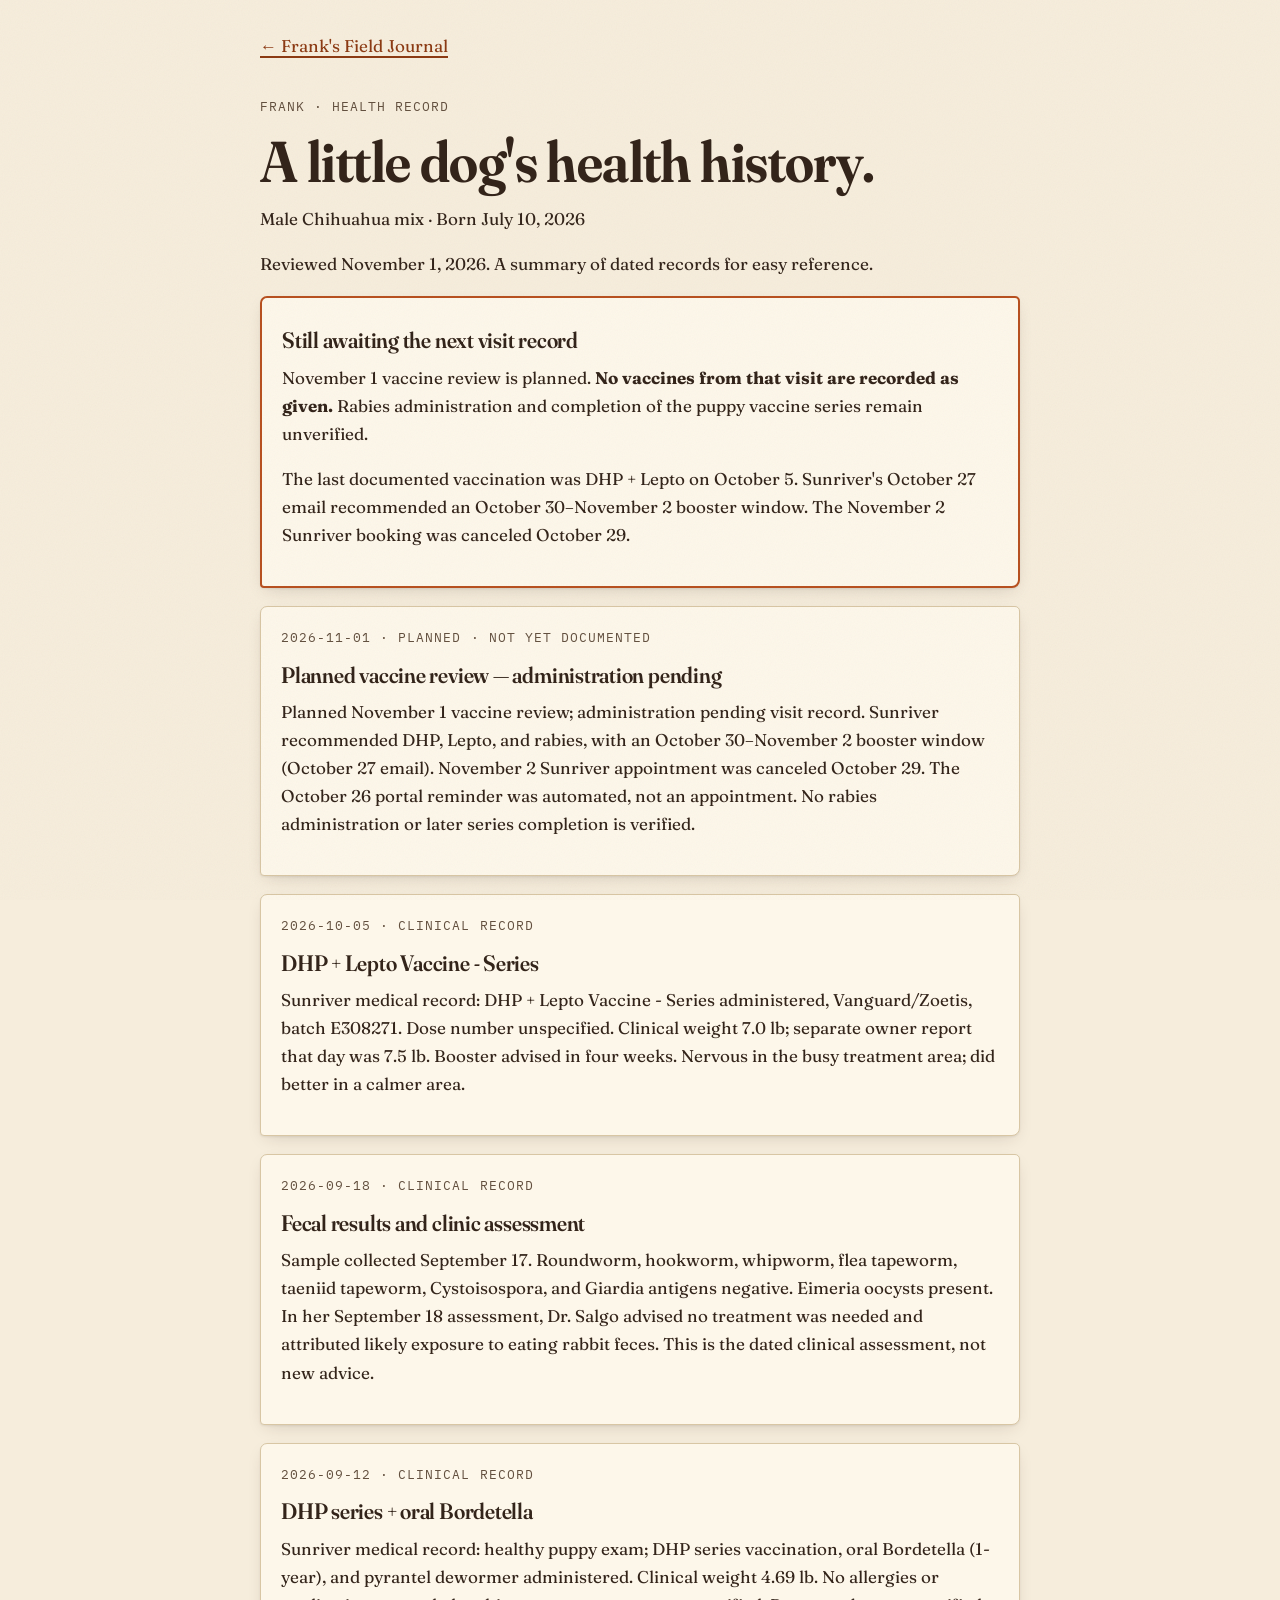
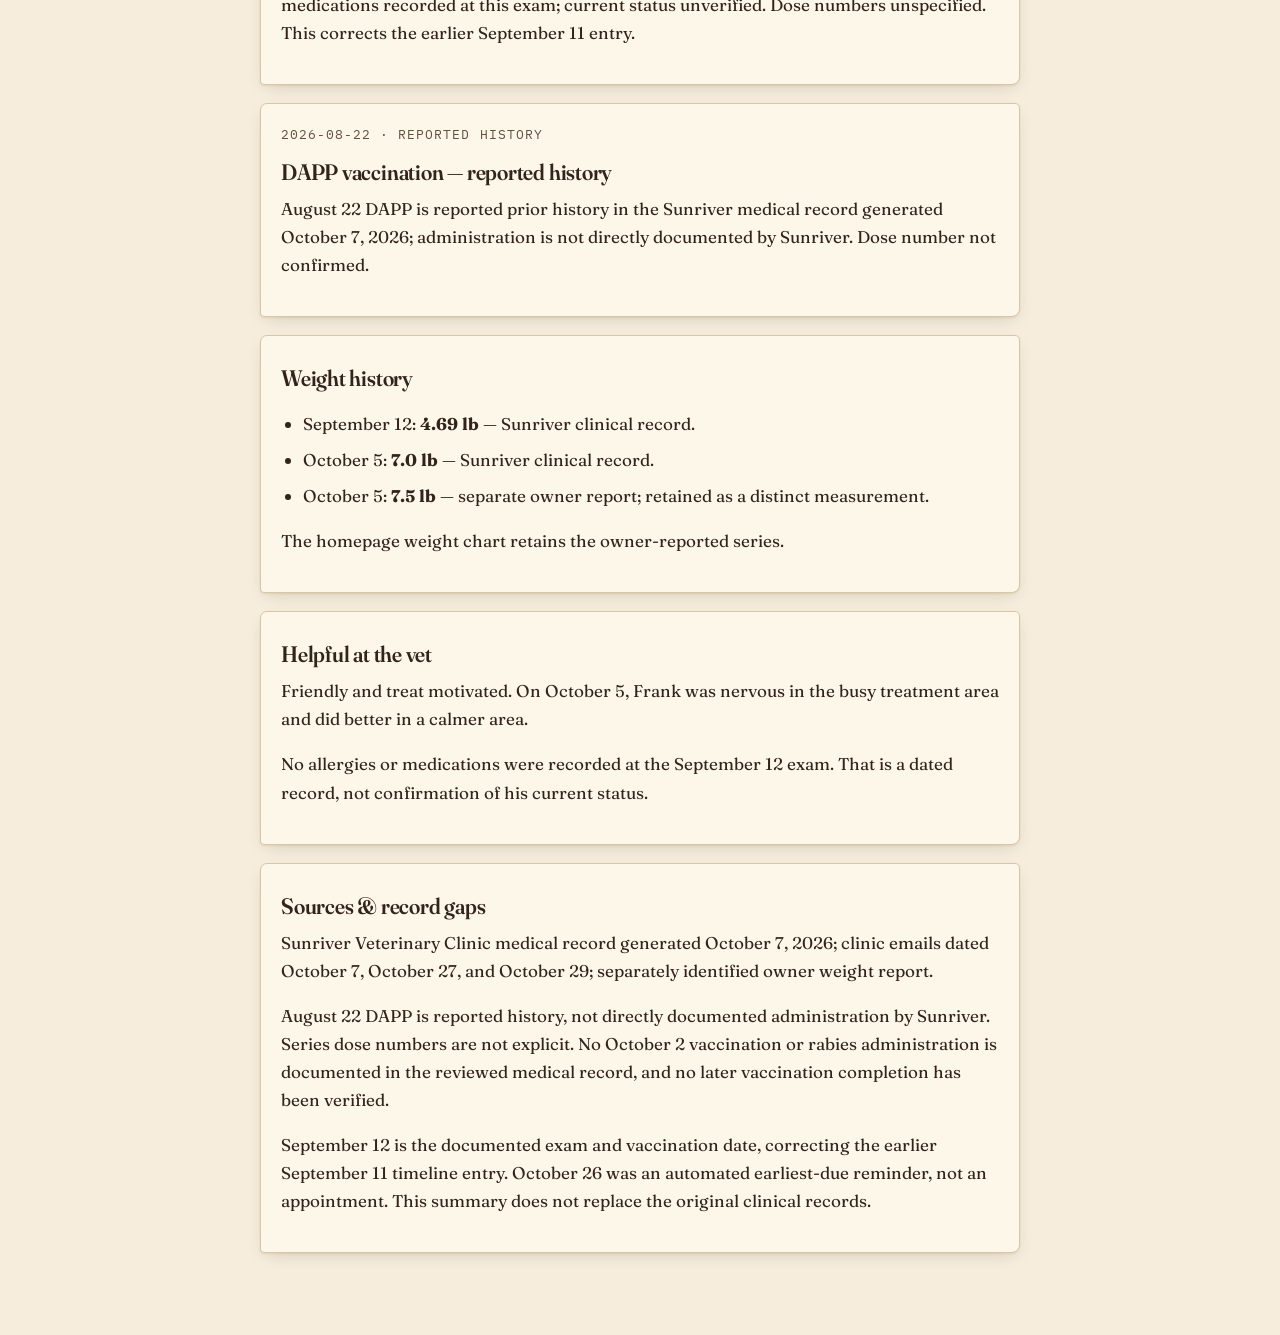
==== health.html @ ce4f65e3 "Publish sourced health history and correct vaccine timeline" ====
<!doctype html>
<html lang="en"><head><meta charset="UTF-8"><meta name="viewport" content="width=device-width, initial-scale=1"><meta name="description" content="Frank's dated health and vaccination history, with documented care and pending records clearly distinguished."><title>Frank · Health history</title><link rel="icon" href="./paw.svg"><link rel="stylesheet" href="./assets/index-DYeZfG-1.css"><style>
.health{max-width:800px;margin:0 auto;padding:24px 20px 64px;line-height:1.65}.health nav{margin-bottom:28px}.health a{display:inline-block;padding:8px 0;text-underline-offset:4px}.health h1{font-size:clamp(2.2rem,8vw,3.6rem);line-height:1.1;margin:12px 0}.health h2{font-size:1.4rem;line-height:1.3;margin:8px 0}.health .card{padding:20px;margin:18px 0;overflow-wrap:anywhere}.health .mono{font-size:.8rem}.health .pending{border:2px solid var(--clay)}.health li{margin:8px 0}.health ul{padding-left:22px}@media print{.health{max-width:none;padding:0}.health nav{display:none}.health .card{break-inside:avoid}}
</style></head><body><main class="health"><nav><a href="./">← Frank's Field Journal</a></nav><header><p class="mono">FRANK · HEALTH RECORD</p><h1>A little dog's health history.</h1><p>Male Chihuahua mix · Born July 10, 2026</p><p>Reviewed November 1, 2026. A summary of dated records for easy reference.</p></header>
<section class="card pending" aria-labelledby="pending"><h2 id="pending">Still awaiting the next visit record</h2><p>November 1 vaccine review is planned. <strong>No vaccines from that visit are recorded as given.</strong> Rabies administration and completion of the puppy vaccine series remain unverified.</p><p>The last documented vaccination was DHP + Lepto on October 5. Sunriver's October 27 email recommended an October 30–November 2 booster window. The November 2 Sunriver booking was canceled October 29.</p></section>
<section aria-label="Dated health history"><article class="card"><p class="mono">2026-11-01 · Planned · not yet documented</p><h2>Planned vaccine review — administration pending</h2><p>Planned November 1 vaccine review; administration pending visit record. Sunriver recommended DHP, Lepto, and rabies, with an October 30–November 2 booster window (October 27 email). November 2 Sunriver appointment was canceled October 29. The October 26 portal reminder was automated, not an appointment. No rabies administration or later series completion is verified.</p></article>
<article class="card"><p class="mono">2026-10-05 · Clinical record</p><h2>DHP + Lepto Vaccine - Series</h2><p>Sunriver medical record: DHP + Lepto Vaccine - Series administered, Vanguard/Zoetis, batch E308271. Dose number unspecified. Clinical weight 7.0 lb; separate owner report that day was 7.5 lb. Booster advised in four weeks. Nervous in the busy treatment area; did better in a calmer area.</p></article>
<article class="card"><p class="mono">2026-09-18 · Clinical record</p><h2>Fecal results and clinic assessment</h2><p>Sample collected September 17. Roundworm, hookworm, whipworm, flea tapeworm, taeniid tapeworm, Cystoisospora, and Giardia antigens negative. Eimeria oocysts present. In her September 18 assessment, Dr. Salgo advised no treatment was needed and attributed likely exposure to eating rabbit feces. This is the dated clinical assessment, not new advice.</p></article>
<article class="card"><p class="mono">2026-09-12 · Clinical record</p><h2>DHP series + oral Bordetella</h2><p>Sunriver medical record: healthy puppy exam; DHP series vaccination, oral Bordetella (1-year), and pyrantel dewormer administered. Clinical weight 4.69 lb. No allergies or medications recorded at this exam; current status unverified. Dose numbers unspecified. This corrects the earlier September 11 entry.</p></article>
<article class="card"><p class="mono">2026-08-22 · Reported history</p><h2>DAPP vaccination — reported history</h2><p>August 22 DAPP is reported prior history in the Sunriver medical record generated October 7, 2026; administration is not directly documented by Sunriver. Dose number not confirmed.</p></article></section>
<section class="card"><h2>Weight history</h2><ul><li>September 12: <strong>4.69 lb</strong> — Sunriver clinical record.</li><li>October 5: <strong>7.0 lb</strong> — Sunriver clinical record.</li><li>October 5: <strong>7.5 lb</strong> — separate owner report; retained as a distinct measurement.</li></ul><p>The homepage weight chart retains the owner-reported series.</p></section>
<section class="card"><h2>Helpful at the vet</h2><p>Friendly and treat motivated. On October 5, Frank was nervous in the busy treatment area and did better in a calmer area.</p><p>No allergies or medications were recorded at the September 12 exam. That is a dated record, not confirmation of his current status.</p></section>
<section class="card"><h2>Sources &amp; record gaps</h2><p>Sunriver Veterinary Clinic medical record generated October 7, 2026; clinic emails dated October 7, October 27, and October 29; separately identified owner weight report.</p><p>August 22 DAPP is reported history, not directly documented administration by Sunriver. Series dose numbers are not explicit. No October 2 vaccination or rabies administration is documented in the reviewed medical record, and no later vaccination completion has been verified.</p><p>September 12 is the documented exam and vaccination date, correcting the earlier September 11 timeline entry. October 26 was an automated earliest-due reminder, not an appointment. This summary does not replace the original clinical records.</p></section>
</main></body></html>
---- assets/index-DYeZfG-1.css ----
@font-face{font-family:Fraunces Variable;font-style:normal;font-display:swap;font-weight:100 900;src:url(./fraunces-vietnamese-full-normal-7BpKI3vF.woff2) format("woff2-variations");unicode-range:U+0102-0103,U+0110-0111,U+0128-0129,U+0168-0169,U+01A0-01A1,U+01AF-01B0,U+0300-0301,U+0303-0304,U+0308-0309,U+0323,U+0329,U+1EA0-1EF9,U+20AB}@font-face{font-family:Fraunces Variable;font-style:normal;font-display:swap;font-weight:100 900;src:url(./fraunces-latin-ext-full-normal-YHFkNujK.woff2) format("woff2-variations");unicode-range:U+0100-02BA,U+02BD-02C5,U+02C7-02CC,U+02CE-02D7,U+02DD-02FF,U+0304,U+0308,U+0329,U+1D00-1DBF,U+1E00-1E9F,U+1EF2-1EFF,U+2020,U+20A0-20AB,U+20AD-20C0,U+2113,U+2C60-2C7F,U+A720-A7FF}@font-face{font-family:Fraunces Variable;font-style:normal;font-display:swap;font-weight:100 900;src:url(./fraunces-latin-full-normal-CFFu7zhK.woff2) format("woff2-variations");unicode-range:U+0000-00FF,U+0131,U+0152-0153,U+02BB-02BC,U+02C6,U+02DA,U+02DC,U+0304,U+0308,U+0329,U+2000-206F,U+20AC,U+2122,U+2191,U+2193,U+2212,U+2215,U+FEFF,U+FFFD}@font-face{font-family:IBM Plex Mono;font-style:normal;font-display:swap;font-weight:400;src:url(./ibm-plex-mono-cyrillic-ext-400-normal-xuaO2J-f.woff2) format("woff2"),url(./ibm-plex-mono-cyrillic-ext-400-normal-DMdlQ8Kv.woff) format("woff");unicode-range:U+0460-052F,U+1C80-1C8A,U+20B4,U+2DE0-2DFF,U+A640-A69F,U+FE2E-FE2F}@font-face{font-family:IBM Plex Mono;font-style:normal;font-display:swap;font-weight:400;src:url(./ibm-plex-mono-cyrillic-400-normal-BSMlKf0J.woff2) format("woff2"),url(./ibm-plex-mono-cyrillic-400-normal-CEL4l2ZJ.woff) format("woff");unicode-range:U+0301,U+0400-045F,U+0490-0491,U+04B0-04B1,U+2116}@font-face{font-family:IBM Plex Mono;font-style:normal;font-display:swap;font-weight:400;src:url(./ibm-plex-mono-vietnamese-400-normal-BulugwFq.woff2) format("woff2"),url(./ibm-plex-mono-vietnamese-400-normal-DDuiU_S-.woff) format("woff");unicode-range:U+0102-0103,U+0110-0111,U+0128-0129,U+0168-0169,U+01A0-01A1,U+01AF-01B0,U+0300-0301,U+0303-0304,U+0308-0309,U+0323,U+0329,U+1EA0-1EF9,U+20AB}@font-face{font-family:IBM Plex Mono;font-style:normal;font-display:swap;font-weight:400;src:url(./ibm-plex-mono-latin-ext-400-normal-BmRBH3aV.woff2) format("woff2"),url(./ibm-plex-mono-latin-ext-400-normal-D3D2R8hC.woff) format("woff");unicode-range:U+0100-02BA,U+02BD-02C5,U+02C7-02CC,U+02CE-02D7,U+02DD-02FF,U+0304,U+0308,U+0329,U+1D00-1DBF,U+1E00-1E9F,U+1EF2-1EFF,U+2020,U+20A0-20AB,U+20AD-20C0,U+2113,U+2C60-2C7F,U+A720-A7FF}@font-face{font-family:IBM Plex Mono;font-style:normal;font-display:swap;font-weight:400;src:url(./ibm-plex-mono-latin-400-normal-DMJ8VG8y.woff2) format("woff2"),url(./ibm-plex-mono-latin-400-normal-CvHOgSBP.woff) format("woff");unicode-range:U+0000-00FF,U+0131,U+0152-0153,U+02BB-02BC,U+02C6,U+02DA,U+02DC,U+0304,U+0308,U+0329,U+2000-206F,U+20AC,U+2122,U+2191,U+2193,U+2212,U+2215,U+FEFF,U+FFFD}@font-face{font-family:IBM Plex Mono;font-style:normal;font-display:swap;font-weight:500;src:url(./ibm-plex-mono-cyrillic-ext-500-normal-BqneJy0T.woff2) format("woff2"),url(./ibm-plex-mono-cyrillic-ext-500-normal-BIfNGwUT.woff) format("woff");unicode-range:U+0460-052F,U+1C80-1C8A,U+20B4,U+2DE0-2DFF,U+A640-A69F,U+FE2E-FE2F}@font-face{font-family:IBM Plex Mono;font-style:normal;font-display:swap;font-weight:500;src:url(./ibm-plex-mono-cyrillic-500-normal-Bq9vWWag.woff2) format("woff2"),url(./ibm-plex-mono-cyrillic-500-normal-Ael50iVv.woff) format("woff");unicode-range:U+0301,U+0400-045F,U+0490-0491,U+04B0-04B1,U+2116}@font-face{font-family:IBM Plex Mono;font-style:normal;font-display:swap;font-weight:500;src:url(./ibm-plex-mono-vietnamese-500-normal-DZ4AoWbu.woff2) format("woff2"),url(./ibm-plex-mono-vietnamese-500-normal-C8zxqsMH.woff) format("woff");unicode-range:U+0102-0103,U+0110-0111,U+0128-0129,U+0168-0169,U+01A0-01A1,U+01AF-01B0,U+0300-0301,U+0303-0304,U+0308-0309,U+0323,U+0329,U+1EA0-1EF9,U+20AB}@font-face{font-family:IBM Plex Mono;font-style:normal;font-display:swap;font-weight:500;src:url(./ibm-plex-mono-latin-ext-500-normal-CAhNIIs5.woff2) format("woff2"),url(./ibm-plex-mono-latin-ext-500-normal-CZ70TYgx.woff) format("woff");unicode-range:U+0100-02BA,U+02BD-02C5,U+02C7-02CC,U+02CE-02D7,U+02DD-02FF,U+0304,U+0308,U+0329,U+1D00-1DBF,U+1E00-1E9F,U+1EF2-1EFF,U+2020,U+20A0-20AB,U+20AD-20C0,U+2113,U+2C60-2C7F,U+A720-A7FF}@font-face{font-family:IBM Plex Mono;font-style:normal;font-display:swap;font-weight:500;src:url(./ibm-plex-mono-latin-500-normal-DSY6xOcd.woff2) format("woff2"),url(./ibm-plex-mono-latin-500-normal-CB9ihrfo.woff) format("woff");unicode-range:U+0000-00FF,U+0131,U+0152-0153,U+02BB-02BC,U+02C6,U+02DA,U+02DC,U+0304,U+0308,U+0329,U+2000-206F,U+20AC,U+2122,U+2191,U+2193,U+2212,U+2215,U+FEFF,U+FFFD}:root{--paper: #f6eddc;--paper-2: #efe3c9;--paper-3: #e6d5b0;--card: #fdf7ea;--ink: #33241a;--ink-soft: #63503f;--ink-faint: #8a7562;--clay: #b8501f;--clay-deep: #8c3a13;--clay-soft: #e8c3a6;--clay-wash: #f3ddc9;--sage: #77865c;--sage-deep: #52603c;--sage-wash: #e3e6d3;--sky: #7f9fb0;--sky-deep: #4e7182;--sky-wash: #dde7eb;--tape: rgba(250, 236, 189, .7);--line: #d8c6a4;--font-serif: "Fraunces Variable", "Iowan Old Style", Georgia, serif;--font-mono: "IBM Plex Mono", ui-monospace, "SF Mono", monospace;--wag: cubic-bezier(.34, 1.56, .64, 1);--ease-out: cubic-bezier(.22, 1, .36, 1);--dur-quick: .18s;--dur-move: .32s;--dur-slow: .6s;--shadow-card: 0 1px 2px rgba(51, 36, 26, .08), 0 6px 18px -6px rgba(51, 36, 26, .18);--shadow-lift: 0 2px 4px rgba(51, 36, 26, .1), 0 14px 30px -10px rgba(51, 36, 26, .25);--radius: 6px;--radius-wonky: 7px 5px 8px 4px;--page-max: 68rem;--grain-opacity: .05}@media(prefers-reduced-motion:reduce){:root{--wag: ease-out;--dur-quick: 1ms;--dur-move: .12s;--dur-slow: .16s}}*,*:before,*:after{box-sizing:border-box}html{scroll-behavior:smooth}@media(prefers-reduced-motion:reduce){html{scroll-behavior:auto}}body{margin:0;background:var(--paper);color:var(--ink);font-family:var(--font-serif);font-size:17px;line-height:1.65;font-variation-settings:"opsz" 12,"SOFT" 0,"WONK" 0;-webkit-font-smoothing:antialiased;overflow-x:hidden}body:after{content:"";position:fixed;top:0;right:0;bottom:0;left:0;z-index:60;pointer-events:none;opacity:var(--grain-opacity);mix-blend-mode:multiply;background-image:url("data:image/svg+xml,%3Csvg xmlns='http://www.w3.org/2000/svg' width='240' height='240'%3E%3Cfilter id='n'%3E%3CfeTurbulence type='fractalNoise' baseFrequency='0.85' numOctaves='2' stitchTiles='stitch'/%3E%3C/filter%3E%3Crect width='100%25' height='100%25' filter='url(%23n)'/%3E%3C/svg%3E")}h1,h2,h3{font-family:var(--font-serif);line-height:1.12;margin:0 0 .5em;letter-spacing:-.01em}h1{font-size:clamp(2.4rem,6vw,4.2rem);font-weight:640;font-variation-settings:"opsz" 144,"SOFT" 45,"WONK" 1}h2{font-size:clamp(1.6rem,3.4vw,2.3rem);font-weight:600;font-variation-settings:"opsz" 100,"SOFT" 35,"WONK" 1}h3{font-size:1.15rem;font-weight:620;font-variation-settings:"opsz" 40,"SOFT" 20,"WONK" 0}p{margin:0 0 1em}a{color:var(--clay-deep);text-decoration-thickness:1.5px;text-underline-offset:3px;transition:color var(--dur-quick) ease}a:hover{color:var(--clay)}img{max-width:100%;display:block}button{font:inherit;cursor:pointer}::selection{background:var(--clay-soft)}:focus-visible{outline:2.5px solid var(--sky-deep);outline-offset:2px;border-radius:3px}.page{max-width:var(--page-max);margin:0 auto;padding:1.5rem clamp(1rem,4vw,2.5rem) 5rem}.mono{font-family:var(--font-mono);font-size:.72rem;letter-spacing:.08em;text-transform:uppercase;color:var(--ink-soft)}.card{background:var(--card);border:1px solid var(--line);border-radius:var(--radius-wonky);box-shadow:var(--shadow-card)}.tape{position:relative}.tape:before{content:"";position:absolute;top:-12px;left:50%;width:92px;height:26px;transform:translate(-50%) rotate(var(--tape-tilt, -3deg));background:var(--tape);box-shadow:0 1px 2px #33241a1f;opacity:.9;z-index:2}.scribble{background:url("data:image/svg+xml,%3Csvg xmlns='http://www.w3.org/2000/svg' width='120' height='9' viewBox='0 0 120 9'%3E%3Cpath d='M2 6 C 18 2, 32 8, 48 5 S 78 2, 96 6 S 112 4, 118 5' fill='none' stroke='%23b8501f' stroke-width='2.5' stroke-linecap='round'/%3E%3C/svg%3E") repeat-x left bottom / 120px 9px;padding-bottom:10px}.doodle-arrow{color:var(--ink-faint)}.skip-link{position:absolute;left:-999px;top:8px;z-index:100;background:var(--ink);color:var(--paper);padding:.5rem 1rem;border-radius:var(--radius)}.skip-link:focus{left:8px}@media print{body:after{display:none}}.sr-only{position:absolute;width:1px;height:1px;padding:0;margin:-1px;overflow:hidden;clip:rect(0 0 0 0);white-space:nowrap;border:0}.btn{display:inline-flex;align-items:center;gap:.45rem;font-family:var(--font-mono);font-size:.78rem;letter-spacing:.06em;text-transform:uppercase;text-decoration:none;color:var(--ink);background:var(--card);border:1.5px solid var(--ink);border-radius:var(--radius-wonky);padding:.6rem .95rem;box-shadow:2px 2px 0 var(--ink);transition:transform var(--dur-quick) var(--wag),box-shadow var(--dur-quick) var(--wag)}.btn:hover{transform:translate(-1px,-2px) rotate(-.5deg);box-shadow:3px 4px 0 var(--ink);color:var(--ink)}.btn:active{transform:translate(1px,1px);box-shadow:1px 1px 0 var(--ink)}.btn-primary{background:var(--clay);border-color:var(--clay-deep);color:var(--paper);box-shadow:2px 2px 0 var(--clay-deep)}.btn-primary:hover{color:var(--paper);box-shadow:3px 4px 0 var(--clay-deep)}.scrap-photo{margin:0;transform:rotate(var(--tilt, -1.5deg));transition:transform var(--dur-move) var(--wag)}.scrap-photo:hover{transform:rotate(0) scale(1.015)}@media(prefers-reduced-motion:reduce){.scrap-photo,.scrap-photo:hover{transform:none}}.scrap-frame{display:block;width:100%;padding:10px 10px 14px;background:#fffdf7;border:1px solid var(--line);border-radius:2px;box-shadow:var(--shadow-card);cursor:pointer;transition:box-shadow var(--dur-move) var(--wag)}button.scrap-frame:hover{box-shadow:var(--shadow-lift)}span.scrap-frame{cursor:default}.scrap-img{display:block;background-size:cover;background-position:center;border-radius:1px;overflow:hidden}.scrap-img img{width:100%;height:auto;opacity:0;transition:opacity .4s ease}.scrap-img img.is-loaded{opacity:1}.scrap-img video{width:100%;height:auto;display:block}.scrap-video .scrap-frame{position:relative}.scrap-duration{position:absolute;top:16px;right:16px;background:#33241abf;color:var(--paper);padding:.15rem .5rem;border-radius:99px;pointer-events:none}.scrap-photo figcaption{font-family:var(--font-mono);font-size:.72rem;letter-spacing:.04em;color:var(--ink-soft);text-align:center;padding:.5rem .3rem 0}.scrap-place{color:var(--sage-deep);white-space:nowrap}.tmap{padding:1.1rem 1.3rem .8rem}.tmap-head{display:flex;justify-content:space-between;align-items:baseline;gap:.8rem;flex-wrap:wrap}.tmap-head h3{margin:0}.tmap svg{width:100%;height:auto;display:block}.tmap-outline{fill:var(--sage-wash);fill-opacity:.5;stroke:var(--ink-soft);stroke-width:2;stroke-linejoin:round}.tmap-route{fill:none;stroke:var(--clay);stroke-width:2;stroke-dasharray:5 6;stroke-linecap:round}.tmap-paw{fill:var(--clay-deep)}.tmap-label{font-family:var(--font-mono);font-size:10.5px;fill:var(--ink);paint-order:stroke;stroke:var(--card);stroke-width:3px;stroke-linejoin:round}.tmap-note{font-family:var(--font-serif);font-style:italic;font-size:12px;fill:var(--ink-faint)}.tmap-hint{margin:.4rem 0 .3rem;color:var(--ink-faint);text-transform:none;letter-spacing:.03em}.growth-chart{padding:1.1rem 1.3rem .8rem}.growth-head{display:flex;justify-content:space-between;align-items:baseline}.growth-head h3{margin:0}.growth-plot{position:relative}.growth-plot svg{width:100%;height:auto;display:block}.growth-tick{font-family:var(--font-mono);font-size:10px;fill:var(--ink-faint)}.growth-label{font-family:var(--font-mono);font-size:11px;font-weight:500;fill:var(--ink)}.growth-line{stroke-dasharray:1;stroke-dashoffset:1;animation:growth-draw 1.1s var(--ease-out) .2s forwards}@keyframes growth-draw{to{stroke-dashoffset:0}}.growth-tip{position:absolute;transform:translate(-50%,-160%);background:var(--ink);color:var(--paper);padding:.3rem .55rem;border-radius:var(--radius);pointer-events:none;white-space:nowrap;text-transform:none;letter-spacing:.02em}.home-hero{display:grid;grid-template-columns:1.15fr .85fr;gap:clamp(1.5rem,5vw,4rem);align-items:center;padding:clamp(1.5rem,5vh,4rem) 0 2.5rem}@media(max-width:800px){.home-hero{grid-template-columns:1fr}}.home-title{font-size:clamp(3.4rem,9vw,6rem);margin:.1em 0 .25em}.home-aka{font-size:1.08rem;color:var(--ink-soft);max-width:30rem}.home-age{font-size:1.35rem;font-variation-settings:"opsz" 40,"SOFT" 30,"WONK" 1;color:var(--clay-deep);margin:.4rem 0 1.4rem}.home-age strong{font-size:1.7rem;font-weight:680;font-variant-numeric:tabular-nums}.home-cta{display:flex;gap:.7rem;flex-wrap:wrap}.home-hero-art{max-width:24rem;justify-self:center;width:100%;cursor:pointer;user-select:none;-webkit-user-select:none;text-align:center}.home-mascot{width:100%;height:auto;display:block}.home-latest{display:inline-block;margin-top:.9rem;color:var(--clay-deep);text-decoration:none}.home-latest:hover{text-decoration:underline}.home-bento{display:grid;grid-template-columns:repeat(auto-fit,minmax(10.5rem,1fr));gap:1rem;margin:1rem 0 2.6rem}.home-stat{display:flex;flex-direction:column;gap:.3rem;padding:1.1rem 1.3rem}.home-stat strong{font-size:1.9rem;font-weight:640;font-variation-settings:"opsz" 60,"SOFT" 30,"WONK" 0;line-height:1.1}.home-stat-sub{font-size:.85rem;color:var(--ink-soft)}.home-jump{font:inherit;color:var(--clay-deep);background:none;border:none;padding:0;text-decoration:underline;text-decoration-thickness:1.5px;text-underline-offset:3px}.home-jump:hover{color:var(--clay)}.home-upcoming{margin-bottom:2.6rem}.home-upcoming-list{list-style:none;padding:0;margin:0;display:grid;gap:.7rem}.home-upcoming-list li{display:flex;align-items:center;gap:1rem;padding:.85rem 1.2rem}.home-upcoming-list li>div{display:flex;flex-direction:column;gap:.1rem}.home-up-badge{display:inline-flex;align-items:center;justify-content:center;width:2.2rem;height:2.2rem;border-radius:50%;flex:0 0 auto;background:color-mix(in srgb,currentColor 13%,transparent);border:1.5px solid color-mix(in srgb,currentColor 42%,transparent)}.home-up-days{margin-left:auto;color:var(--clay-deep);font-weight:500}.home-open-list{list-style:none;padding:1.4rem 1.6rem;margin:0;display:grid;gap:1rem;background:var(--card);border:1px solid var(--line);border-radius:var(--radius-wonky);box-shadow:var(--shadow-card);background-image:repeating-linear-gradient(transparent 0,transparent 27px,color-mix(in srgb,var(--line) 45%,transparent) 28px)}.home-open-list li{display:flex;gap:.8rem;align-items:flex-start}.home-open-list p{margin:.15rem 0 0;font-size:.88rem;color:var(--ink-soft)}.home-check{flex:0 0 auto;width:1.05rem;height:1.05rem;margin-top:.22rem;border:2px solid var(--ink-soft);border-radius:3px 4px 3px 5px;transform:rotate(-2deg)}.home-open-hint{margin-top:.8rem;color:var(--ink-faint);text-transform:none;letter-spacing:.03em}.site-nav{display:flex;align-items:center;justify-content:space-between;gap:1rem;flex-wrap:wrap;max-width:var(--page-max);margin:0 auto;padding:1.1rem clamp(1rem,4vw,2.5rem) .4rem}.wordmark{display:inline-flex;align-items:center;gap:.45rem;font-size:1.7rem;font-weight:660;font-variation-settings:"opsz" 144,"SOFT" 50,"WONK" 1;color:var(--ink);text-decoration:none;transition:transform var(--dur-quick) var(--wag)}.wordmark:hover{color:var(--ink);transform:rotate(-2deg)}.wordmark-frank{width:auto;height:42px;transform:rotate(-4deg);transition:transform var(--dur-quick) var(--wag);filter:drop-shadow(0 2px 2px rgba(51,36,26,.18))}.wordmark:hover .wordmark-frank{transform:rotate(4deg)}.site-nav nav{display:flex;gap:clamp(.6rem,2vw,1.4rem);flex-wrap:wrap}.nav-link{font-family:var(--font-mono);font-size:.78rem;letter-spacing:.09em;text-transform:uppercase;text-decoration:none;color:var(--ink-soft);padding:.4rem .1rem .55rem;transition:color var(--dur-quick) ease,transform var(--dur-quick) var(--wag)}.nav-link:hover{color:var(--clay-deep);transform:translateY(-2px)}.nav-link.active{color:var(--clay-deep);background:url("data:image/svg+xml,%3Csvg xmlns='http://www.w3.org/2000/svg' width='90' height='8' viewBox='0 0 90 8'%3E%3Cpath d='M2 5 C 14 2, 26 7, 40 4 S 66 2, 78 6 S 85 4, 88 4' fill='none' stroke='%23b8501f' stroke-width='2.2' stroke-linecap='round'/%3E%3C/svg%3E") no-repeat left bottom / 100% 8px}.site-footer{max-width:var(--page-max);margin:0 auto;padding:2.5rem clamp(1rem,4vw,2.5rem) 2rem;border-top:1px dashed var(--line);text-align:center}.paw-cursor{position:fixed;top:0;left:0;z-index:70;pointer-events:none;color:var(--clay);opacity:.5;font-size:.95rem}::view-transition-old(root),::view-transition-new(root){animation-duration:.22s}@media(prefers-reduced-motion:reduce){::view-transition-old(root),::view-transition-new(root){animation:none}}.zoomies{position:fixed;top:0;right:0;bottom:0;left:0;z-index:80;pointer-events:none;overflow:hidden}.zoomies-paw{position:absolute;left:0;color:var(--clay);opacity:.85}@media print{.site-nav,.site-footer,.skip-link{display:none!important}}
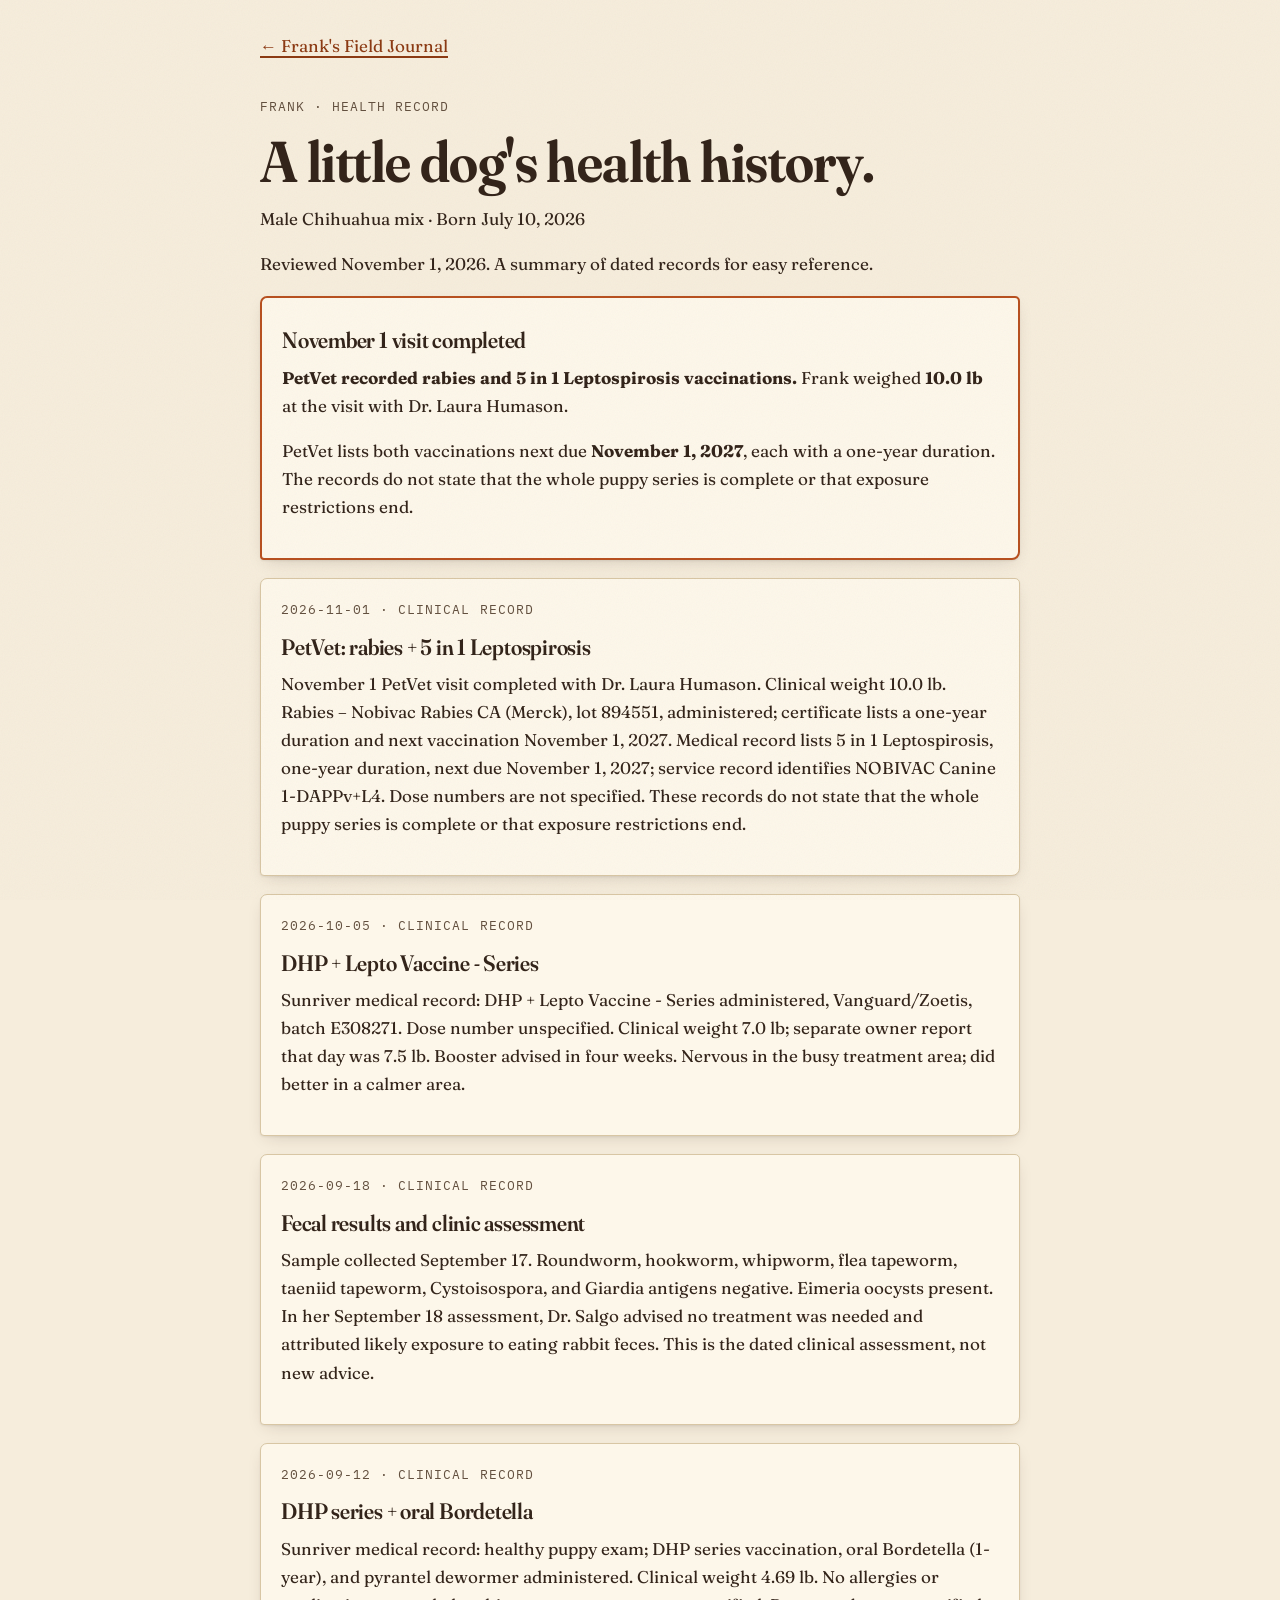
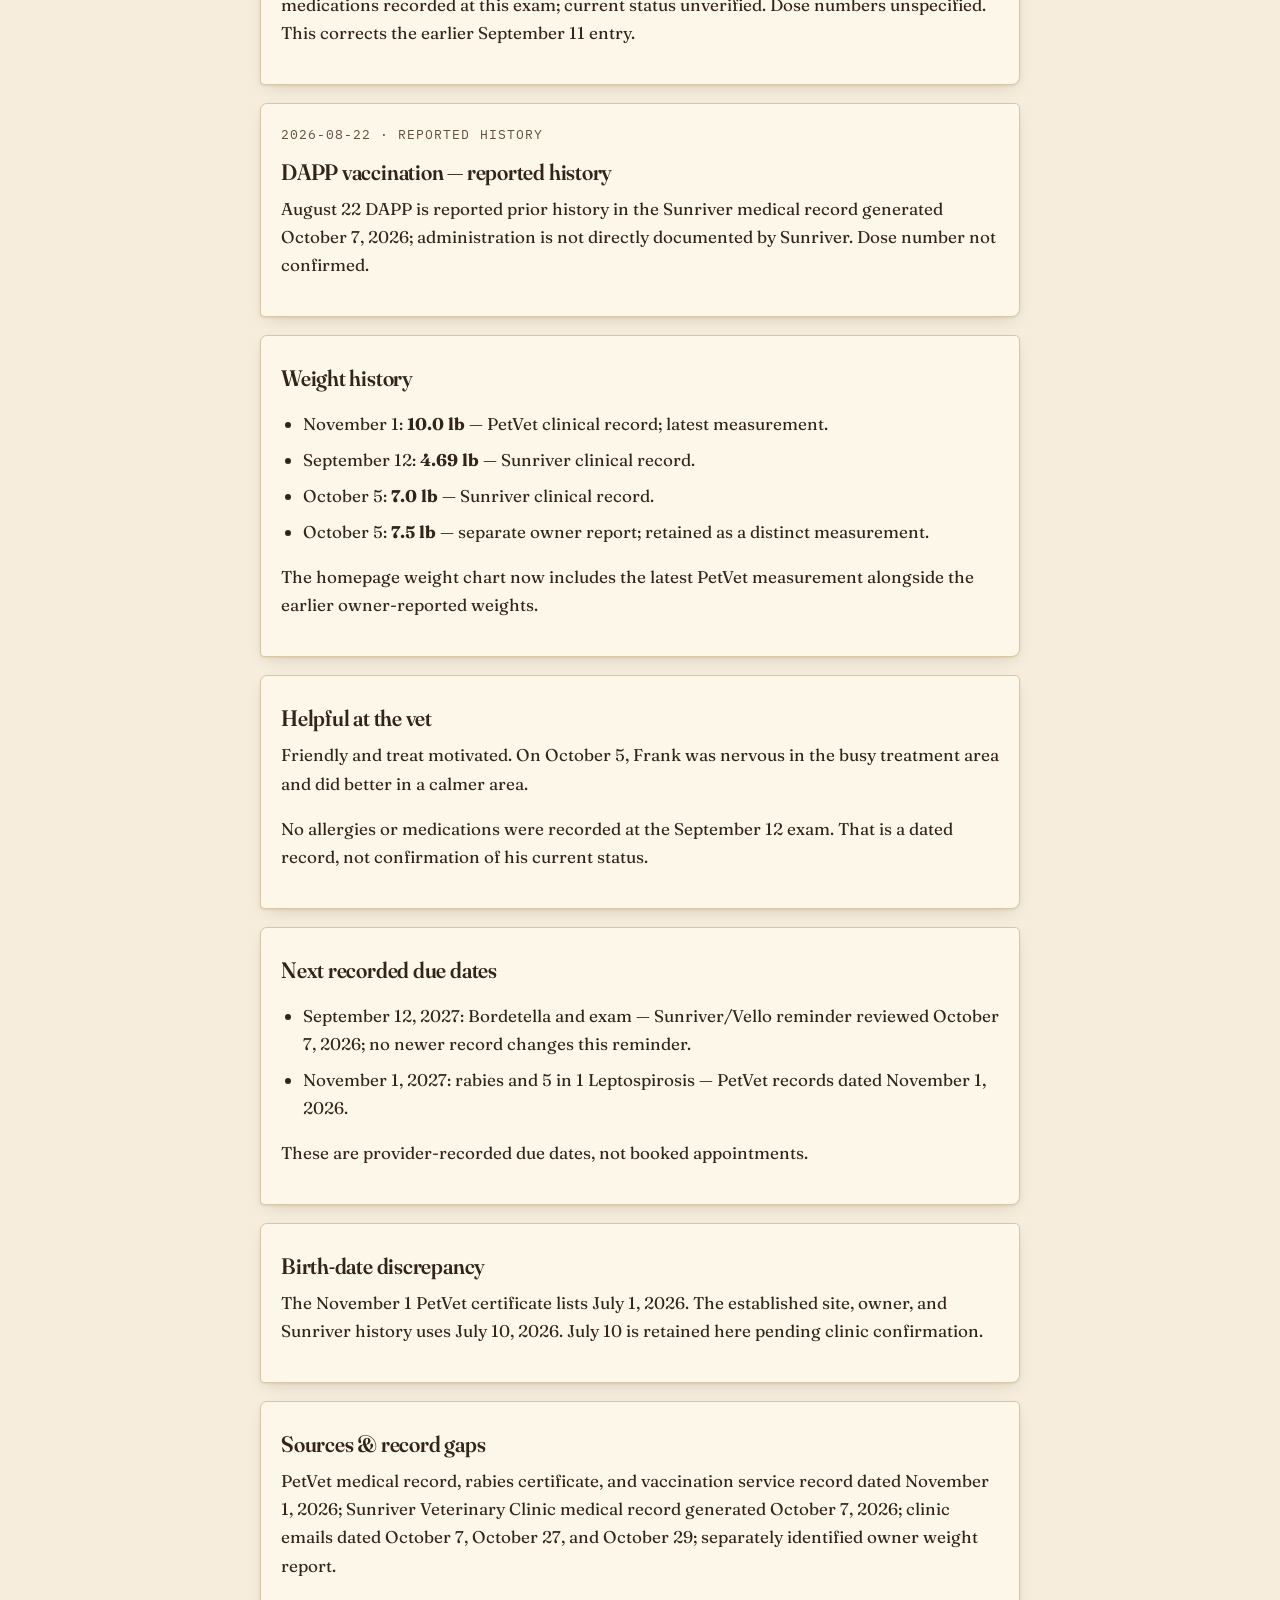
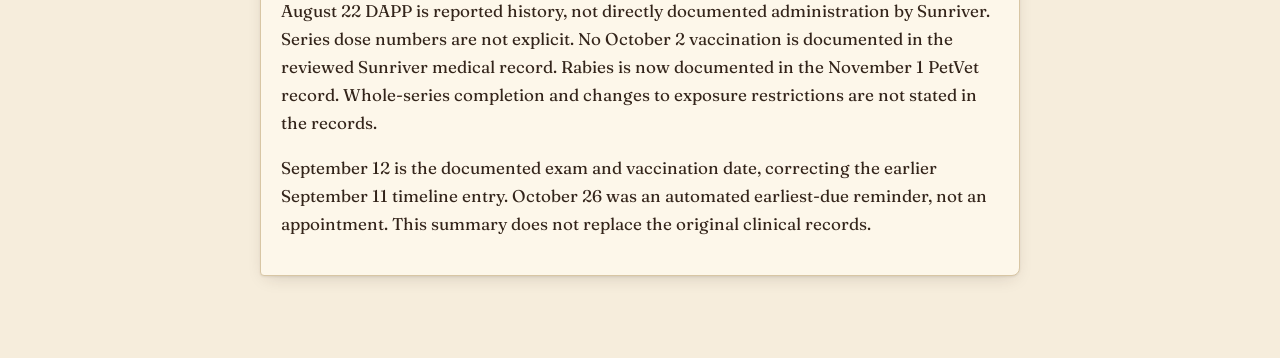
==== commit 3e92f49d: "Record November 1 PetVet vaccinations and clinical weight" ====
--- a/health.html
+++ b/health.html
@@ -1,14 +1,14 @@
 <!doctype html>
-<html lang="en"><head><meta charset="UTF-8"><meta name="viewport" content="width=device-width, initial-scale=1"><meta name="description" content="Frank's dated health and vaccination history, with documented care and pending records clearly distinguished."><title>Frank · Health history</title><link rel="icon" href="./paw.svg"><link rel="stylesheet" href="./assets/index-DYeZfG-1.css"><style>
+<html lang="en"><head><meta charset="UTF-8"><meta name="viewport" content="width=device-width, initial-scale=1"><meta name="description" content="Frank's dated health and vaccination history, with documented care and reported history clearly distinguished."><title>Frank · Health history</title><link rel="icon" href="./paw.svg"><link rel="stylesheet" href="./assets/index-DYeZfG-1.css"><style>
 .health{max-width:800px;margin:0 auto;padding:24px 20px 64px;line-height:1.65}.health nav{margin-bottom:28px}.health a{display:inline-block;padding:8px 0;text-underline-offset:4px}.health h1{font-size:clamp(2.2rem,8vw,3.6rem);line-height:1.1;margin:12px 0}.health h2{font-size:1.4rem;line-height:1.3;margin:8px 0}.health .card{padding:20px;margin:18px 0;overflow-wrap:anywhere}.health .mono{font-size:.8rem}.health .pending{border:2px solid var(--clay)}.health li{margin:8px 0}.health ul{padding-left:22px}@media print{.health{max-width:none;padding:0}.health nav{display:none}.health .card{break-inside:avoid}}
 </style></head><body><main class="health"><nav><a href="./">← Frank's Field Journal</a></nav><header><p class="mono">FRANK · HEALTH RECORD</p><h1>A little dog's health history.</h1><p>Male Chihuahua mix · Born July 10, 2026</p><p>Reviewed November 1, 2026. A summary of dated records for easy reference.</p></header>
-<section class="card pending" aria-labelledby="pending"><h2 id="pending">Still awaiting the next visit record</h2><p>November 1 vaccine review is planned. <strong>No vaccines from that visit are recorded as given.</strong> Rabies administration and completion of the puppy vaccine series remain unverified.</p><p>The last documented vaccination was DHP + Lepto on October 5. Sunriver's October 27 email recommended an October 30–November 2 booster window. The November 2 Sunriver booking was canceled October 29.</p></section>
-<section aria-label="Dated health history"><article class="card"><p class="mono">2026-11-01 · Planned · not yet documented</p><h2>Planned vaccine review — administration pending</h2><p>Planned November 1 vaccine review; administration pending visit record. Sunriver recommended DHP, Lepto, and rabies, with an October 30–November 2 booster window (October 27 email). November 2 Sunriver appointment was canceled October 29. The October 26 portal reminder was automated, not an appointment. No rabies administration or later series completion is verified.</p></article>
+<section class="card pending" aria-labelledby="latest"><h2 id="latest">November 1 visit completed</h2><p><strong>PetVet recorded rabies and 5 in 1 Leptospirosis vaccinations.</strong> Frank weighed <strong>10.0 lb</strong> at the visit with Dr. Laura Humason.</p><p>PetVet lists both vaccinations next due <strong>November 1, 2027</strong>, each with a one-year duration. The records do not state that the whole puppy series is complete or that exposure restrictions end.</p></section>
+<section aria-label="Dated health history"><article class="card"><p class="mono">2026-11-01 · Clinical record</p><h2>PetVet: rabies + 5 in 1 Leptospirosis</h2><p>November 1 PetVet visit completed with Dr. Laura Humason. Clinical weight 10.0 lb. Rabies – Nobivac Rabies CA (Merck), lot 894551, administered; certificate lists a one-year duration and next vaccination November 1, 2027. Medical record lists 5 in 1 Leptospirosis, one-year duration, next due November 1, 2027; service record identifies NOBIVAC Canine 1-DAPPv+L4. Dose numbers are not specified. These records do not state that the whole puppy series is complete or that exposure restrictions end.</p></article>
 <article class="card"><p class="mono">2026-10-05 · Clinical record</p><h2>DHP + Lepto Vaccine - Series</h2><p>Sunriver medical record: DHP + Lepto Vaccine - Series administered, Vanguard/Zoetis, batch E308271. Dose number unspecified. Clinical weight 7.0 lb; separate owner report that day was 7.5 lb. Booster advised in four weeks. Nervous in the busy treatment area; did better in a calmer area.</p></article>
 <article class="card"><p class="mono">2026-09-18 · Clinical record</p><h2>Fecal results and clinic assessment</h2><p>Sample collected September 17. Roundworm, hookworm, whipworm, flea tapeworm, taeniid tapeworm, Cystoisospora, and Giardia antigens negative. Eimeria oocysts present. In her September 18 assessment, Dr. Salgo advised no treatment was needed and attributed likely exposure to eating rabbit feces. This is the dated clinical assessment, not new advice.</p></article>
 <article class="card"><p class="mono">2026-09-12 · Clinical record</p><h2>DHP series + oral Bordetella</h2><p>Sunriver medical record: healthy puppy exam; DHP series vaccination, oral Bordetella (1-year), and pyrantel dewormer administered. Clinical weight 4.69 lb. No allergies or medications recorded at this exam; current status unverified. Dose numbers unspecified. This corrects the earlier September 11 entry.</p></article>
 <article class="card"><p class="mono">2026-08-22 · Reported history</p><h2>DAPP vaccination — reported history</h2><p>August 22 DAPP is reported prior history in the Sunriver medical record generated October 7, 2026; administration is not directly documented by Sunriver. Dose number not confirmed.</p></article></section>
-<section class="card"><h2>Weight history</h2><ul><li>September 12: <strong>4.69 lb</strong> — Sunriver clinical record.</li><li>October 5: <strong>7.0 lb</strong> — Sunriver clinical record.</li><li>October 5: <strong>7.5 lb</strong> — separate owner report; retained as a distinct measurement.</li></ul><p>The homepage weight chart retains the owner-reported series.</p></section>
+<section class="card"><h2>Weight history</h2><ul><li>November 1: <strong>10.0 lb</strong> — PetVet clinical record; latest measurement.</li><li>September 12: <strong>4.69 lb</strong> — Sunriver clinical record.</li><li>October 5: <strong>7.0 lb</strong> — Sunriver clinical record.</li><li>October 5: <strong>7.5 lb</strong> — separate owner report; retained as a distinct measurement.</li></ul><p>The homepage weight chart now includes the latest PetVet measurement alongside the earlier owner-reported weights.</p></section>
 <section class="card"><h2>Helpful at the vet</h2><p>Friendly and treat motivated. On October 5, Frank was nervous in the busy treatment area and did better in a calmer area.</p><p>No allergies or medications were recorded at the September 12 exam. That is a dated record, not confirmation of his current status.</p></section>
-<section class="card"><h2>Sources &amp; record gaps</h2><p>Sunriver Veterinary Clinic medical record generated October 7, 2026; clinic emails dated October 7, October 27, and October 29; separately identified owner weight report.</p><p>August 22 DAPP is reported history, not directly documented administration by Sunriver. Series dose numbers are not explicit. No October 2 vaccination or rabies administration is documented in the reviewed medical record, and no later vaccination completion has been verified.</p><p>September 12 is the documented exam and vaccination date, correcting the earlier September 11 timeline entry. October 26 was an automated earliest-due reminder, not an appointment. This summary does not replace the original clinical records.</p></section>
+<section class="card"><h2>Next recorded due dates</h2><ul><li>September 12, 2027: Bordetella and exam — Sunriver/Vello reminder reviewed October 7, 2026; no newer record changes this reminder.</li><li>November 1, 2027: rabies and 5 in 1 Leptospirosis — PetVet records dated November 1, 2026.</li></ul><p>These are provider-recorded due dates, not booked appointments.</p></section><section class="card"><h2>Birth-date discrepancy</h2><p>The November 1 PetVet certificate lists July 1, 2026. The established site, owner, and Sunriver history uses July 10, 2026. July 10 is retained here pending clinic confirmation.</p></section><section class="card"><h2>Sources &amp; record gaps</h2><p>PetVet medical record, rabies certificate, and vaccination service record dated November 1, 2026; Sunriver Veterinary Clinic medical record generated October 7, 2026; clinic emails dated October 7, October 27, and October 29; separately identified owner weight report.</p><p>August 22 DAPP is reported history, not directly documented administration by Sunriver. Series dose numbers are not explicit. No October 2 vaccination is documented in the reviewed Sunriver medical record. Rabies is now documented in the November 1 PetVet record. Whole-series completion and changes to exposure restrictions are not stated in the records.</p><p>September 12 is the documented exam and vaccination date, correcting the earlier September 11 timeline entry. October 26 was an automated earliest-due reminder, not an appointment. This summary does not replace the original clinical records.</p></section>
 </main></body></html>
